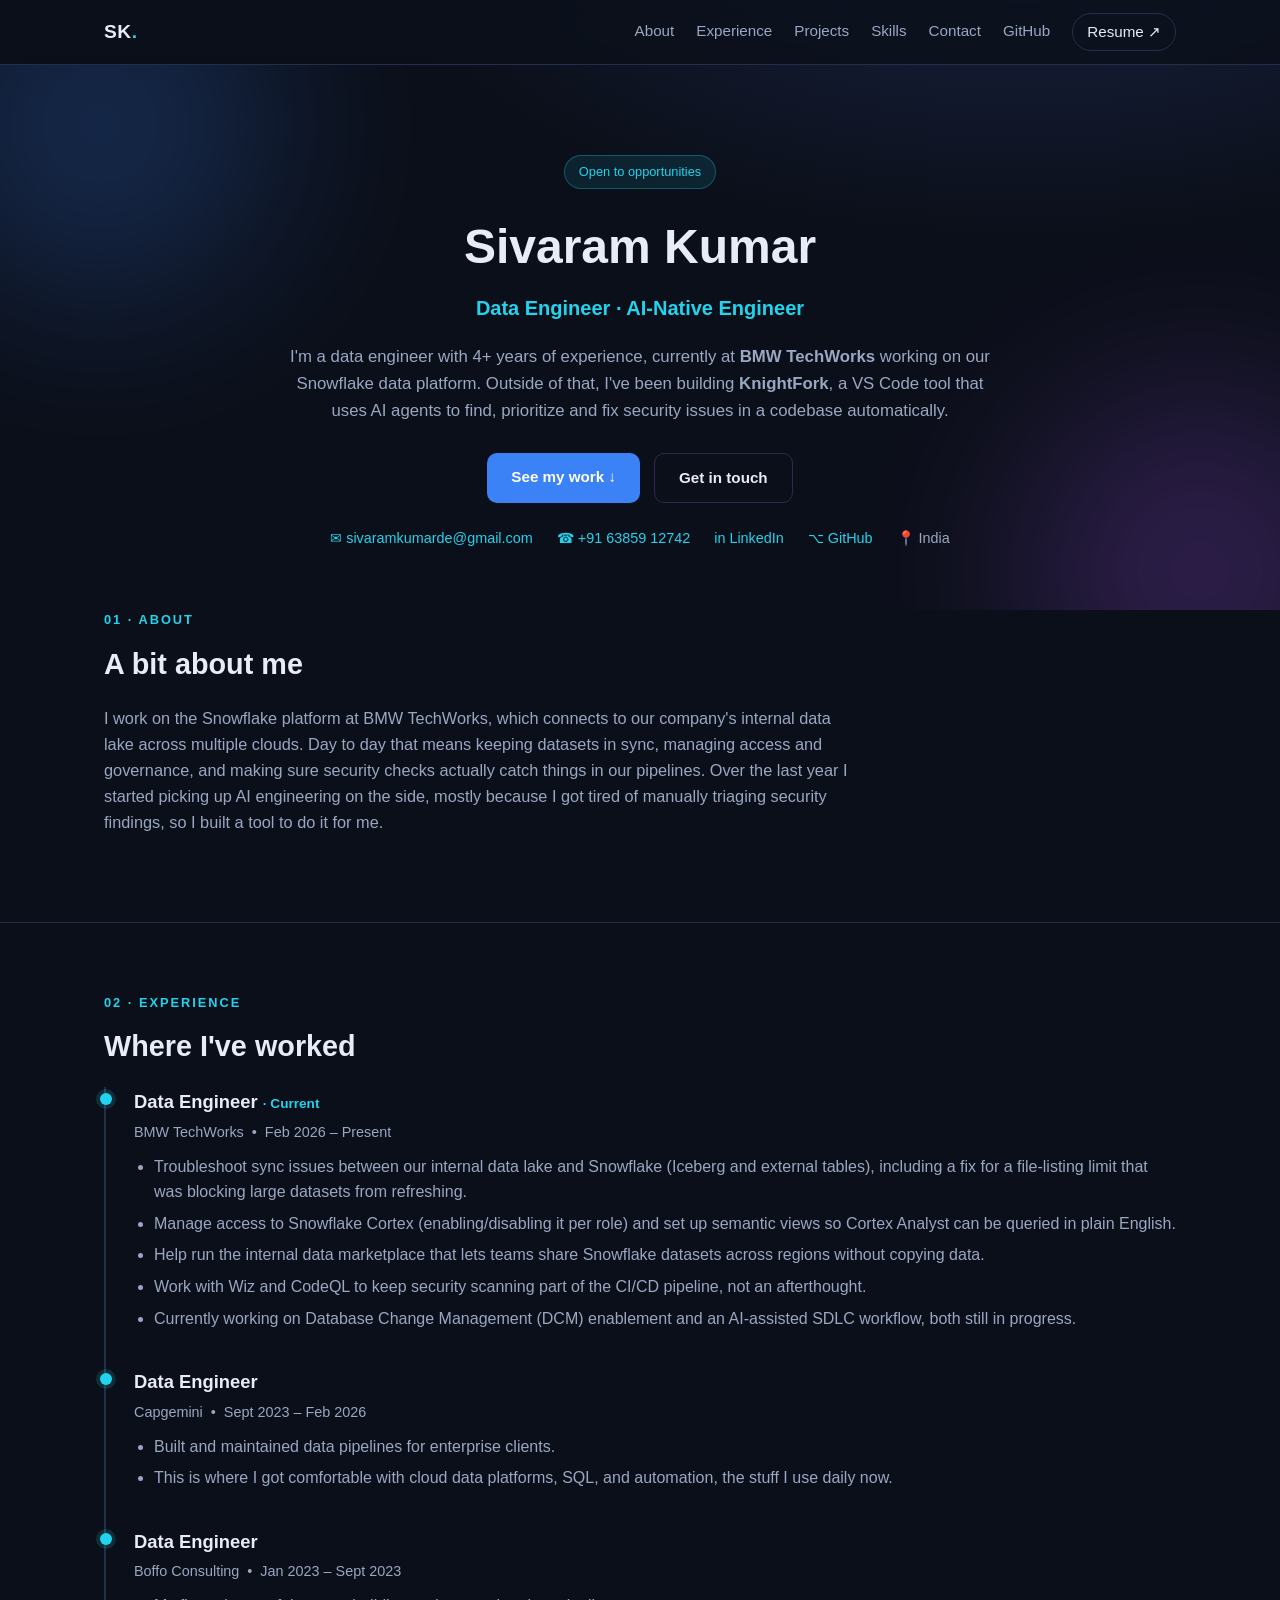
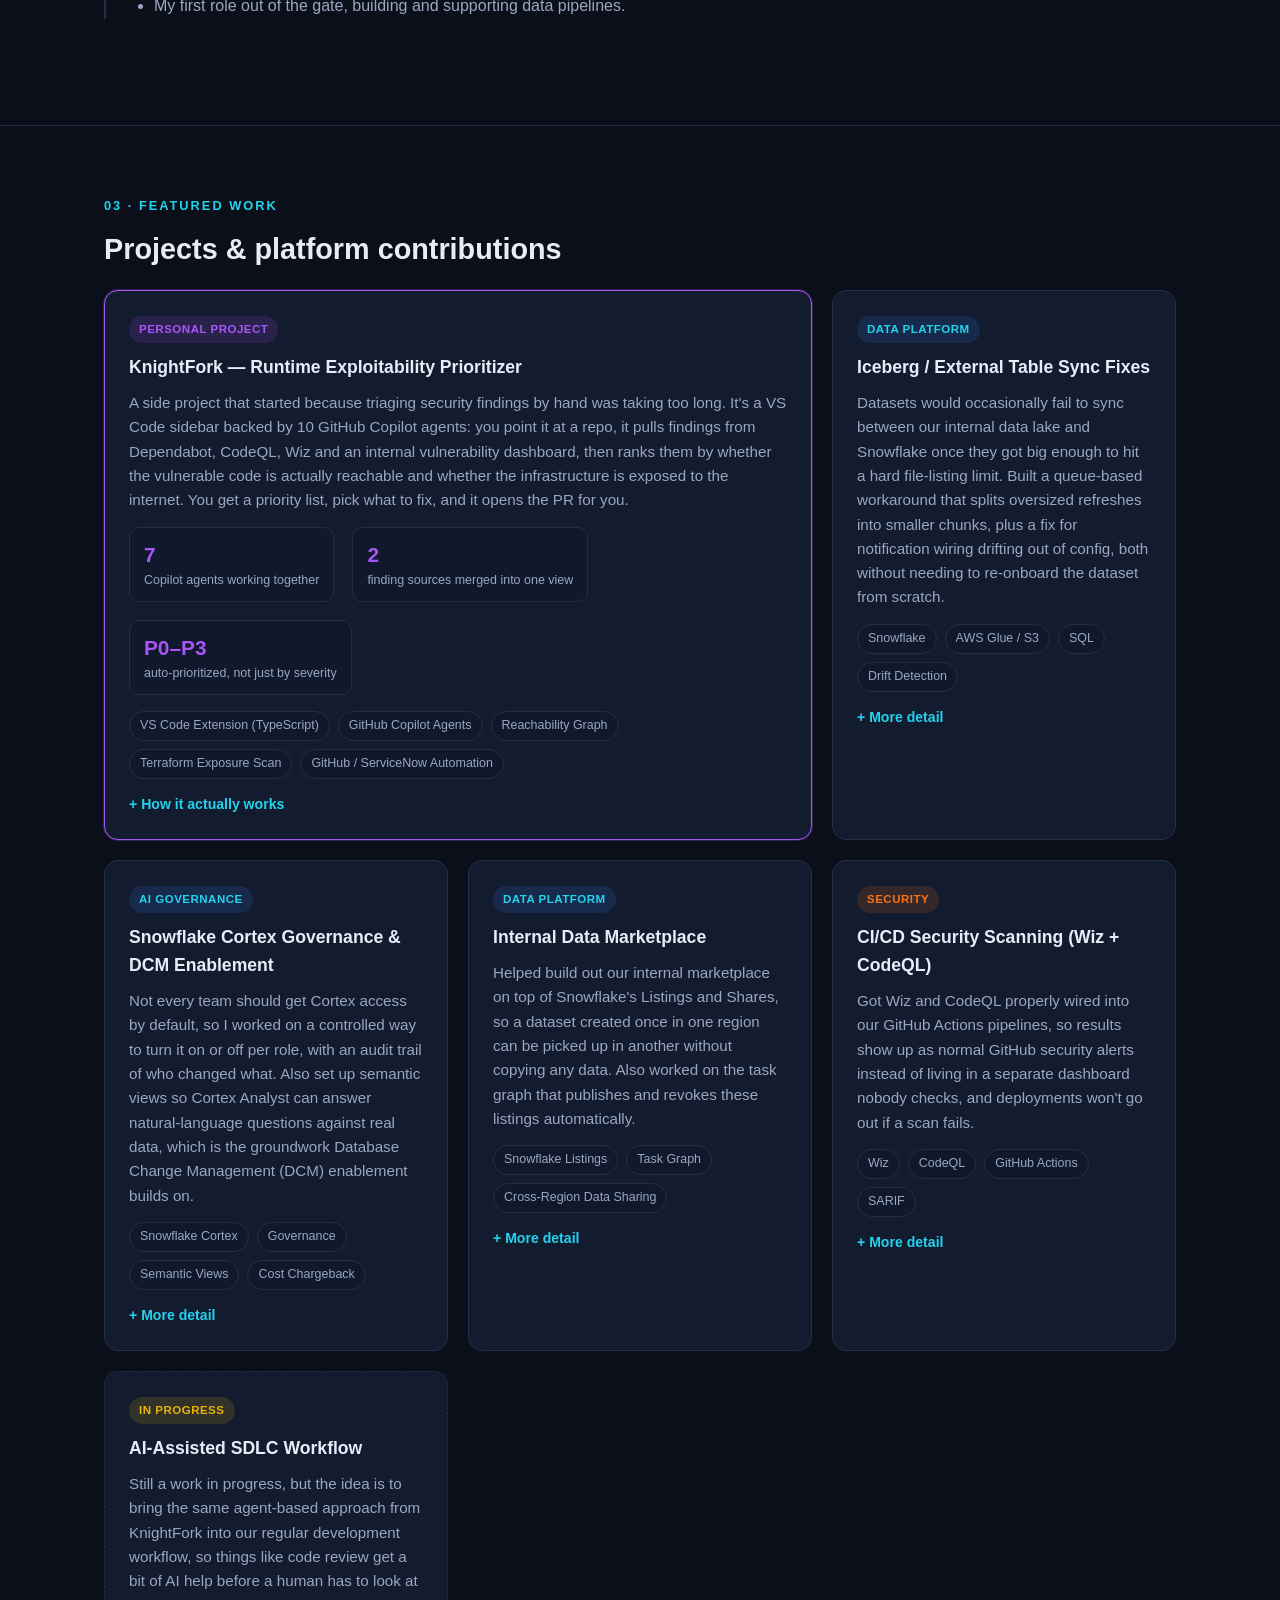
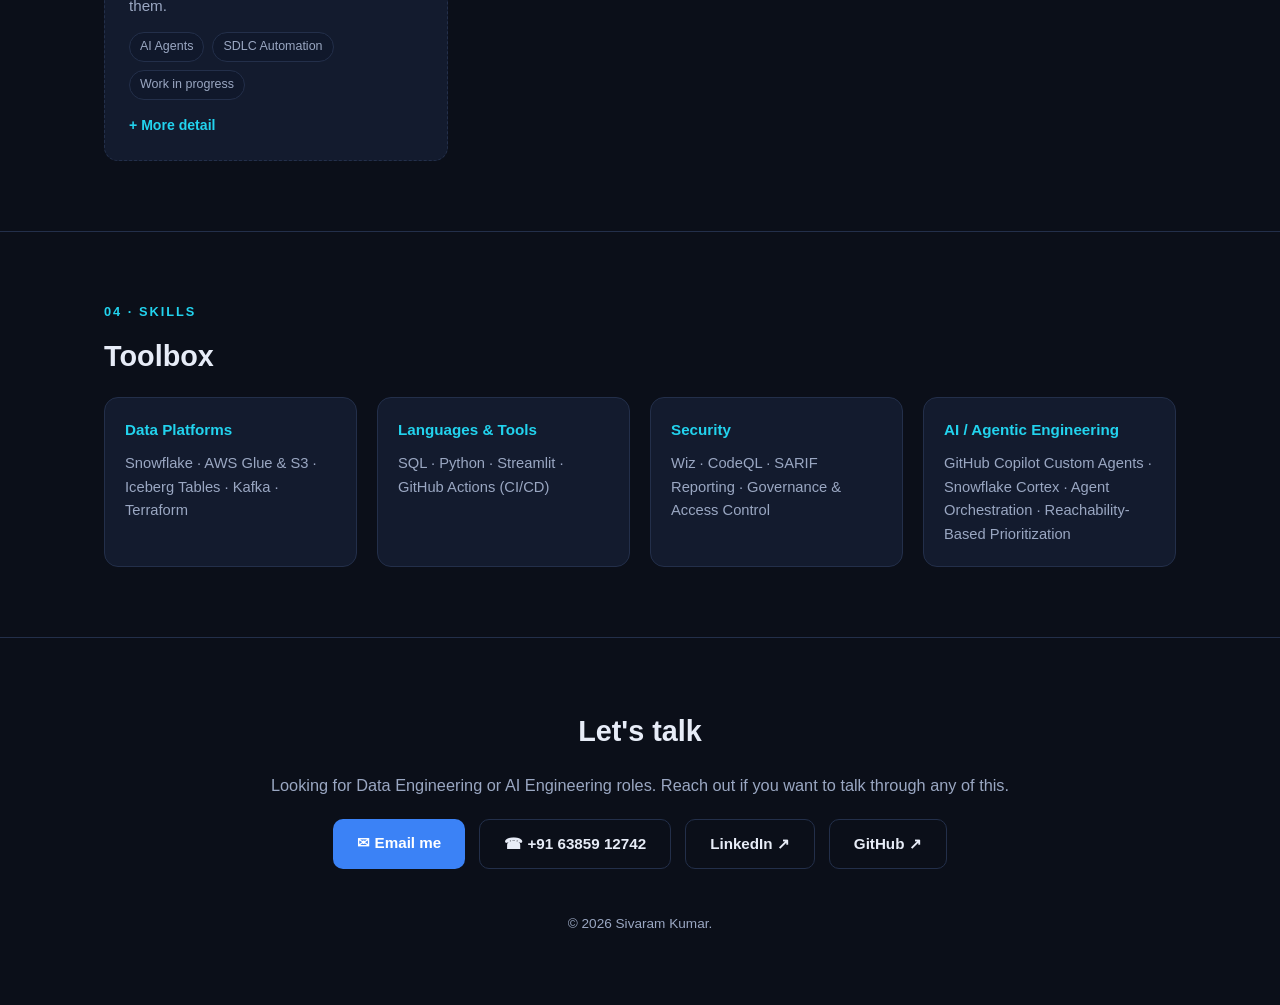
==== index.html @ 79a66ff6 "Initial portfolio site" ====
<!doctype html>
<html lang="en">
<head>
<meta charset="utf-8" />
<meta name="viewport" content="width=device-width, initial-scale=1" />
<title>Sivaram Kumar — Data Engineer | AI-Native Engineer</title>
<meta name="description" content="Sivaram Kumar — Data Engineer at BMW TechWorks with 4.3+ years building Snowflake multi-cloud data platforms, now building AI-native engineering tools like KnightFork (RIP)." />
<link rel="icon" href="data:image/svg+xml,%3Csvg xmlns='http://www.w3.org/2000/svg' viewBox='0 0 100 100'%3E%3Ctext y='.9em' font-size='90'%3E%E2%99%9E%3C/text%3E%3C/svg%3E" />
<link rel="stylesheet" href="assets/style.css" />
<script>document.documentElement.classList.add('js');</script>
</head>
<body>

<div id="scroll-progress"></div>

<nav class="nav">
  <div class="wrap">
    <a class="brand" href="#top">SK<span class="dot">.</span></a>
    <div class="nav-links">
      <a href="#about">About</a>
      <a href="#experience">Experience</a>
      <a href="#projects">Projects</a>
      <a href="#skills">Skills</a>
      <a href="#contact">Contact</a>
      <a href="https://github.com/SivaramKumar1512?tab=repositories" target="_blank" rel="noopener">GitHub</a>
      <a class="btn-resume-small" href="assets/resume.pdf" target="_blank" rel="noopener">Resume ↗</a>
    </div>
  </div>
</nav>

<header class="hero" id="top">
  <div class="wrap">
    <span class="badge reveal" style="--d:0s">Open to opportunities</span>
    <h1 class="reveal" style="--d:.08s">Sivaram Kumar</h1>
    <p class="role reveal" style="--d:.16s">Data Engineer · AI-Native Engineer</p>
    <p class="lead reveal" style="--d:.24s">
      I'm a data engineer with 4+ years of experience, currently at <strong>BMW TechWorks</strong>
      working on our Snowflake data platform. Outside of that, I've been building
      <strong>KnightFork</strong>, a VS Code tool that uses AI agents to find, prioritize and fix
      security issues in a codebase automatically.
    </p>
    <div class="cta-row reveal" style="--d:.32s">
      <a class="btn btn-primary" href="#projects">See my work ↓</a>
      <a class="btn btn-secondary" href="mailto:sivaramkumarde@gmail.com">Get in touch</a>
    </div>
    <div class="hero-links reveal" style="--d:.4s">
      <a href="mailto:sivaramkumarde@gmail.com">✉ sivaramkumarde@gmail.com</a>
      <a href="tel:+916385912742">☎ +91 63859 12742</a>
      <a href="https://www.linkedin.com/in/sivaramkumarece/" target="_blank" rel="noopener">in LinkedIn</a>
      <a href="https://github.com/SivaramKumar1512?tab=repositories" target="_blank" rel="noopener">⌥ GitHub</a>
      <span>📍 India</span>
    </div>
  </div>
</header>

<section id="about" class="no-border">
  <div class="wrap">
    <p class="section-title">01 · About</p>
    <h2 class="section-h reveal">A bit about me</h2>
    <p class="section-intro reveal">
      I work on the Snowflake platform at BMW TechWorks, which connects to our company's internal
      data lake across multiple clouds. Day to day that means keeping datasets in sync, managing
      access and governance, and making sure security checks actually catch things in our
      pipelines. Over
      the last year I started picking up AI engineering on the side, mostly because I got tired
      of manually triaging security findings, so I built a tool to do it for me.
    </p>
  </div>
</section>

<section id="experience">
  <div class="wrap">
    <p class="section-title">02 · Experience</p>
    <h2 class="section-h reveal">Where I've worked</h2>

    <div class="timeline">
      <div class="tl-item reveal">
        <div class="tl-dot"></div>
        <div class="tl-content">
          <h3>Data Engineer <span class="tl-current">· Current</span></h3>
          <p class="tl-meta">BMW TechWorks &nbsp;•&nbsp; Feb 2026 – Present</p>
          <ul>
            <li>Troubleshoot sync issues between our internal data lake and Snowflake (Iceberg and external tables), including a fix for a file-listing limit that was blocking large datasets from refreshing.</li>
            <li>Manage access to Snowflake Cortex (enabling/disabling it per role) and set up semantic views so Cortex Analyst can be queried in plain English.</li>
            <li>Help run the internal data marketplace that lets teams share Snowflake datasets across regions without copying data.</li>
            <li>Work with Wiz and CodeQL to keep security scanning part of the CI/CD pipeline, not an afterthought.</li>
            <li>Currently working on Database Change Management (DCM) enablement and an AI-assisted SDLC workflow, both still in progress.</li>
          </ul>
        </div>
      </div>

      <div class="tl-item reveal">
        <div class="tl-dot"></div>
        <div class="tl-content">
          <h3>Data Engineer</h3>
          <p class="tl-meta">Capgemini &nbsp;•&nbsp; Sept 2023 – Feb 2026</p>
          <ul>
            <li>Built and maintained data pipelines for enterprise clients.</li>
            <li>This is where I got comfortable with cloud data platforms, SQL, and automation, the stuff I use daily now.</li>
          </ul>
        </div>
      </div>

      <div class="tl-item reveal">
        <div class="tl-dot"></div>
        <div class="tl-content">
          <h3>Data Engineer</h3>
          <p class="tl-meta">Boffo Consulting &nbsp;•&nbsp; Jan 2023 – Sept 2023</p>
          <ul>
            <li>My first role out of the gate, building and supporting data pipelines.</li>
          </ul>
        </div>
      </div>
    </div>
  </div>
</section>

<section id="projects">
  <div class="wrap">
    <p class="section-title">03 · Featured Work</p>
    <h2 class="section-h reveal">Projects &amp; platform contributions</h2>

    <div class="grid">

      <article class="card card-highlight reveal">
        <span class="pill pill-ai">Personal Project</span>
        <h3>KnightFork — Runtime Exploitability Prioritizer</h3>
        <p>
          A side project that started because triaging security findings by hand was taking too
          long. It's a VS Code sidebar backed by 10 GitHub Copilot agents: you point it at a repo,
          it pulls findings from Dependabot, CodeQL, Wiz and an internal vulnerability dashboard,
          then ranks them by whether the vulnerable code is actually reachable and whether the
          infrastructure is exposed to the internet. You get a priority list, pick what to fix, and
          it opens the PR for you.
        </p>
        <div class="stats-row">
          <div class="stat"><strong data-count="10">0</strong><span>Copilot agents working together</span></div>
          <div class="stat"><strong data-count="4">0</strong><span>finding sources merged into one view</span></div>
          <div class="stat"><strong>P0–P3</strong><span>auto-prioritized, not just by severity</span></div>
        </div>
        <p class="card-tags">
          <span>VS Code Extension (TypeScript)</span>
          <span>GitHub Copilot Agents</span>
          <span>Reachability Graph</span>
          <span>Terraform Exposure Scan</span>
          <span>GitHub / ServiceNow Automation</span>
        </p>
        <details class="more">
          <summary>How it actually works</summary>
          <p>
            One orchestrator agent runs the whole pipeline. Separate "normalizer" agents each talk
            to one security source (Dependabot, CodeQL, Wiz, and an internal vulnerability
            dashboard) and convert its findings into a shared format. A reachability agent builds
            a call graph of the codebase so a finding
            only gets flagged as urgent if the vulnerable code is actually reachable from somewhere
            real, not just present in the repo. Another agent parses Terraform to check if the
            surrounding infrastructure is even exposed to the internet in the first place. All of
            that rolls up into a priority report, I pick what to fix, and a remediation agent groups
            findings by root cause, patches them, and hands off to an agent that opens the PR and
            files the change request. Each piece is its own agent so I can test and fix one stage
            without breaking the rest.
          </p>
        </details>
      </article>

      <article class="card reveal">
        <span class="pill">Data Platform</span>
        <h3>Iceberg / External Table Sync Fixes</h3>
        <p>
          Datasets would occasionally fail to sync between our internal data lake and Snowflake
          once they got big enough to hit a hard file-listing limit. Built a queue-based workaround
          that splits oversized refreshes into smaller chunks, plus a fix for notification wiring
          drifting out of config, both without needing to re-onboard the dataset from scratch.
        </p>
        <p class="card-tags">
          <span>Snowflake</span><span>AWS Glue / S3</span><span>SQL</span><span>Drift Detection</span>
        </p>
        <details class="more">
          <summary>More detail</summary>
          <p>
            The sync job tries to list every file in a dataset's storage location in one go, and a
            handful of our biggest datasets have too many files for that to finish. Rather than
            refresh everything at once, I added a queue that tracks which parts of a dataset still
            need to sync, measures the size of each part first, and keeps splitting anything too
            large until every piece is safely small enough to refresh on its own. It's a deliberate,
            temporary workaround with a clear removal plan, not a permanent fixture, since the real
            fix depends on a platform-side limit being raised upstream.
          </p>
        </details>
      </article>

      <article class="card reveal">
        <span class="pill">AI Governance</span>
        <h3>Snowflake Cortex Governance &amp; DCM Enablement</h3>
        <p>
          Not every team should get Cortex access by default, so I worked on a controlled way to
          turn it on or off per role, with an audit trail of who changed what. Also set up semantic
          views so Cortex Analyst can answer natural-language questions against real data, which
          is the groundwork Database Change Management (DCM) enablement builds on.
        </p>
        <p class="card-tags">
          <span>Snowflake Cortex</span><span>Governance</span><span>Semantic Views</span><span>Cost Chargeback</span>
        </p>
        <details class="more">
          <summary>More detail</summary>
          <p>
            Giving every team blanket access to an AI feature by default isn't great practice, so
            access is opt-in per team and fully reversible, with a record of who switched it on or
            off and when, which also feeds into usage-based cost tracking so AI spend gets charged
            to the right team instead of landing in one shared bucket. On top of access, I help set
            up the metadata layer that lets Cortex Analyst translate a plain-English question into
            the right query against a team's real data instead of guessing at table structure.
            Database Change Management (DCM), tracking and governing changes to database objects
            over time, is the next initiative that builds directly on this governance and semantic
            layer, and I'm currently helping scope what it covers.
          </p>
        </details>
      </article>

      <article class="card reveal">
        <span class="pill">Data Platform</span>
        <h3>Internal Data Marketplace</h3>
        <p>
          Helped build out our internal marketplace on top of Snowflake's Listings and Shares,
          so a dataset created once in one region can be picked up in another without copying any
          data. Also worked on the task graph that publishes and revokes these listings automatically.
        </p>
        <p class="card-tags">
          <span>Snowflake Listings</span><span>Task Graph</span><span>Cross-Region Data Sharing</span>
        </p>
        <details class="more">
          <summary>More detail</summary>
          <p>
            Think of it like an internal app store for datasets. A team registers a dataset once,
            and other teams, even in a different cloud region, can discover it and "install" it
            into their own environment without anyone copying files around; it's really just a
            pointer to the same underlying data, so storage and governance stay in exactly one
            place. The publish and teardown steps run on a scheduled automation chain instead of
            someone manually granting access each time, and there's a health check that halts the
            chain if a step silently breaks, so a failure gets caught right away instead of turning
            into a confusing "why can't I see this dataset" ticket two days later. I also worked on
            the layer that resolves cross-region requests back to the right source account, and on
            curated, permission-scoped "views" of a dataset for consumers who shouldn't get the full
            thing.
          </p>
        </details>
      </article>

      <article class="card reveal">
        <span class="pill pill-security">Security</span>
        <h3>CI/CD Security Scanning (Wiz + CodeQL)</h3>
        <p>
          Got Wiz and CodeQL properly wired into our GitHub Actions pipelines, so results show up
          as normal GitHub security alerts instead of living in a separate dashboard nobody checks,
          and deployments won't go out if a scan fails.
        </p>
        <p class="card-tags">
          <span>Wiz</span><span>CodeQL</span><span>GitHub Actions</span><span>SARIF</span>
        </p>
        <details class="more">
          <summary>More detail</summary>
          <p>
            Before this, scan results lived in their own separate dashboards, so someone had to
            remember to go check them. Now both tools report straight into the same security tab
            developers already see on a pull request, CodeQL runs on every push plus a daily
            schedule, and Wiz's checks are converted into a format GitHub understands and gated into
            the pipeline so a merge can be blocked if something serious turns up. It turned security
            scanning from an extra chore into something that just happens as part of shipping code.
          </p>
        </details>
      </article>

      <article class="card card-progress reveal">
        <span class="pill pill-progress">In Progress</span>
        <h3>AI-Assisted SDLC Workflow</h3>
        <p>
          Still a work in progress, but the idea is to bring the same agent-based approach from
          KnightFork into our regular development workflow, so things like code review get a bit
          of AI help before a human has to look at them.
        </p>
        <p class="card-tags">
          <span>AI Agents</span><span>SDLC Automation</span><span>Work in progress</span>
        </p>
        <details class="more">
          <summary>More detail</summary>
          <p>
            The goal isn't to replace code review, it's to take the boring first pass out of it,
            things like checking whether a change actually only touches what the PR description
            says, or flagging an obvious security issue, so a human reviewer spends their time on
            the parts that genuinely need judgment. Early days, but the agent patterns I worked out
            for KnightFork, one focused agent per concern with a clear handoff to the next, carry
            over almost directly.
          </p>
        </details>
      </article>

    </div>
  </div>
</section>

<section id="skills">
  <div class="wrap">
    <p class="section-title">04 · Skills</p>
    <h2 class="section-h reveal">Toolbox</h2>
    <div class="skills-grid">
      <div class="skill-group reveal">
        <h4>Data Platforms</h4>
        <p>Snowflake · AWS Glue &amp; S3 · Iceberg Tables · Kafka · Terraform</p>
      </div>
      <div class="skill-group reveal">
        <h4>Languages &amp; Tools</h4>
        <p>SQL · Python · Streamlit · GitHub Actions (CI/CD)</p>
      </div>
      <div class="skill-group reveal">
        <h4>Security</h4>
        <p>Wiz · CodeQL · SARIF Reporting · Governance &amp; Access Control</p>
      </div>
      <div class="skill-group reveal">
        <h4>AI / Agentic Engineering</h4>
        <p>GitHub Copilot Custom Agents · Snowflake Cortex · Agent Orchestration · Reachability-Based Prioritization</p>
      </div>
    </div>
  </div>
</section>

<footer id="contact">
  <div class="wrap footer-wrap">
    <div class="reveal">
      <h2 class="section-h" style="margin-top:0">Let's talk</h2>
      <p class="section-intro" style="margin-bottom:0">
        Looking for Data Engineering or AI Engineering roles. Reach out if you want to talk through any of this.
      </p>
    </div>
    <div class="cta-row reveal">
      <a class="btn btn-primary" href="mailto:sivaramkumarde@gmail.com">✉ Email me</a>
      <a class="btn btn-secondary" href="tel:+916385912742">☎ +91 63859 12742</a>
      <a class="btn btn-secondary" href="https://www.linkedin.com/in/sivaramkumarece/" target="_blank" rel="noopener">LinkedIn ↗</a>
      <a class="btn btn-secondary" href="https://github.com/SivaramKumar1512?tab=repositories" target="_blank" rel="noopener">GitHub ↗</a>
    </div>
    <p class="footer-note">© 2026 Sivaram Kumar.</p>
  </div>
</footer>

<script>
(function () {
  var reduceMotion = window.matchMedia && window.matchMedia('(prefers-reduced-motion: reduce)').matches;

  var progress = document.getElementById('scroll-progress');
  function updateProgress() {
    var doc = document.documentElement;
    var scrolled = doc.scrollTop || document.body.scrollTop;
    var height = doc.scrollHeight - doc.clientHeight;
    var pct = height > 0 ? (scrolled / height) * 100 : 0;
    if (progress) progress.style.width = pct + '%';
  }
  document.addEventListener('scroll', updateProgress, { passive: true });
  updateProgress();

  var reveals = document.querySelectorAll('.reveal');
  if (!reduceMotion && 'IntersectionObserver' in window) {
    var io = new IntersectionObserver(function (entries) {
      entries.forEach(function (entry) {
        if (entry.isIntersecting) {
          entry.target.classList.add('in-view');
          io.unobserve(entry.target);
        }
      });
    }, { threshold: 0.15 });
    reveals.forEach(function (el) { io.observe(el); });
  } else {
    reveals.forEach(function (el) { el.classList.add('in-view'); });
  }

  var counters = document.querySelectorAll('.stat strong[data-count]');
  if (counters.length) {
    var renderCount = function (el, target) {
      if (reduceMotion || !('IntersectionObserver' in window)) { el.textContent = target; return; }
      var start = null;
      var duration = 900;
      function step(ts) {
        if (!start) start = ts;
        var p = Math.min((ts - start) / duration, 1);
        el.textContent = Math.floor(p * target);
        if (p < 1) requestAnimationFrame(step); else el.textContent = target;
      }
      requestAnimationFrame(step);
    };
    var countIo = new IntersectionObserver(function (entries) {
      entries.forEach(function (entry) {
        if (!entry.isIntersecting) return;
        renderCount(entry.target, parseInt(entry.target.getAttribute('data-count'), 10));
        countIo.unobserve(entry.target);
      });
    }, { threshold: 0.6 });
    counters.forEach(function (el) { countIo.observe(el); });
  }
})();
</script>

</body>
</html>
---- assets/style.css ----
:root {
  --bg: #0b0f19;
  --bg-alt: #10182b;
  --card: #131b2e;
  --border: #232f4a;
  --text: #e7ecf7;
  --text-dim: #9aa7c2;
  --accent: #3b82f6;
  --accent-2: #22d3ee;
  --ai: #a855f7;
  --security: #f97316;
  --progress: #eab308;
  --radius: 14px;
  --max-width: 1120px;
}

* { box-sizing: border-box; }

html { scroll-behavior: smooth; }

body {
  margin: 0;
  background: radial-gradient(1200px 600px at 80% -10%, #1a2444 0%, var(--bg) 55%) fixed, var(--bg);
  color: var(--text);
  font-family: "Segoe UI", -apple-system, BlinkMacSystemFont, Roboto, Helvetica, Arial, sans-serif;
  line-height: 1.6;
}

a { color: var(--accent-2); text-decoration: none; }
a:hover { text-decoration: underline; }

/* Scroll progress bar */
#scroll-progress {
  position: fixed;
  top: 0;
  left: 0;
  height: 3px;
  width: 0%;
  background: linear-gradient(90deg, var(--accent), var(--accent-2));
  z-index: 200;
}

/* Reveal-on-scroll: progressive enhancement, invisible-by-default state only
   kicks in once JS has run and the user hasn't asked for reduced motion */
.reveal { opacity: 1; transform: none; }
@media (prefers-reduced-motion: no-preference) {
  html.js .reveal {
    opacity: 0;
    transform: translateY(18px);
    transition: opacity .6s ease, transform .6s ease;
    transition-delay: var(--d, 0s);
  }
  html.js .reveal.in-view {
    opacity: 1;
    transform: translateY(0);
  }
}

.grid .card:nth-child(1) { --d: 0s; }
.grid .card:nth-child(2) { --d: .08s; }
.grid .card:nth-child(3) { --d: .16s; }
.grid .card:nth-child(4) { --d: .24s; }
.grid .card:nth-child(5) { --d: .32s; }
.grid .card:nth-child(6) { --d: .4s; }

.skills-grid .skill-group:nth-child(1) { --d: 0s; }
.skills-grid .skill-group:nth-child(2) { --d: .08s; }
.skills-grid .skill-group:nth-child(3) { --d: .16s; }
.skills-grid .skill-group:nth-child(4) { --d: .24s; }

.timeline .tl-item:nth-child(1) { --d: 0s; }
.timeline .tl-item:nth-child(2) { --d: .12s; }
.timeline .tl-item:nth-child(3) { --d: .24s; }

.wrap {
  max-width: var(--max-width);
  margin: 0 auto;
  padding: 0 24px;
}

/* Nav */
.nav {
  position: sticky;
  top: 0;
  z-index: 50;
  backdrop-filter: blur(10px);
  background: rgba(11, 15, 25, 0.8);
  border-bottom: 1px solid var(--border);
}
.nav .wrap { display: flex; align-items: center; justify-content: space-between; height: 64px; }
.brand { font-weight: 700; font-size: 1.2rem; color: var(--text); letter-spacing: .5px; }
.brand .dot { color: var(--accent-2); }
.nav-links { display: flex; align-items: center; gap: 22px; }
.nav-links a { color: var(--text-dim); font-size: .95rem; }
.nav-links a:hover { color: var(--text); text-decoration: none; }
.nav-links a:not(.btn-resume-small) { position: relative; padding-bottom: 2px; }
.nav-links a:not(.btn-resume-small)::after {
  content: "";
  position: absolute;
  left: 0;
  bottom: -4px;
  width: 0;
  height: 2px;
  background: var(--accent-2);
  transition: width .25s ease;
}
.nav-links a:not(.btn-resume-small):hover::after { width: 100%; }
.btn-resume-small {
  border: 1px solid var(--border);
  padding: 6px 14px;
  border-radius: 999px;
  color: var(--text) !important;
  transition: border-color .2s ease, transform .2s ease;
}
.btn-resume-small:hover { border-color: var(--accent-2); transform: translateY(-2px); text-decoration: none; }

/* Hero */
.hero { padding: 90px 0 60px; text-align: center; position: relative; overflow: hidden; }
.hero::before, .hero::after {
  content: "";
  position: absolute;
  width: 360px;
  height: 360px;
  border-radius: 50%;
  filter: blur(90px);
  opacity: .22;
  z-index: 0;
  pointer-events: none;
}
.hero::before { background: var(--accent); top: -120px; left: -80px; }
.hero::after { background: var(--ai); bottom: -140px; right: -100px; }
@media (prefers-reduced-motion: no-preference) {
  .hero::before { animation: float-a 14s ease-in-out infinite; }
  .hero::after { animation: float-b 16s ease-in-out infinite; }
}
@keyframes float-a {
  0%, 100% { transform: translate(0, 0); }
  50% { transform: translate(40px, 30px); }
}
@keyframes float-b {
  0%, 100% { transform: translate(0, 0); }
  50% { transform: translate(-30px, -40px); }
}
.hero .wrap { position: relative; z-index: 1; }
.badge {
  display: inline-block;
  padding: 6px 14px;
  border-radius: 999px;
  background: rgba(34, 211, 238, .1);
  border: 1px solid rgba(34, 211, 238, .3);
  color: var(--accent-2);
  font-size: .8rem;
  margin-bottom: 20px;
}
@media (prefers-reduced-motion: no-preference) {
  .badge { animation: pulse-glow 2.5s ease-in-out infinite; }
}
@keyframes pulse-glow {
  0%, 100% { box-shadow: 0 0 0 0 rgba(34, 211, 238, .25); }
  50% { box-shadow: 0 0 0 6px rgba(34, 211, 238, 0); }
}
.hero h1 { font-size: 3rem; margin: 0 0 6px; }
.hero .role { font-size: 1.25rem; color: var(--accent-2); margin: 0 0 20px; font-weight: 600; }
.hero .lead { max-width: 720px; margin: 0 auto 28px; color: var(--text-dim); font-size: 1.05rem; }

.cta-row { display: flex; gap: 14px; justify-content: center; flex-wrap: wrap; margin-bottom: 24px; }
.btn {
  display: inline-block;
  padding: 12px 24px;
  border-radius: 10px;
  font-weight: 600;
  font-size: .95rem;
  transition: transform .2s ease, box-shadow .2s ease, background .2s ease, border-color .2s ease;
}
.btn-primary { background: var(--accent); color: #fff; }
.btn-primary:hover { background: #2563eb; text-decoration: none; transform: translateY(-2px); box-shadow: 0 10px 24px rgba(59, 130, 246, .35); }
.btn-secondary { border: 1px solid var(--border); color: var(--text); }
.btn-secondary:hover { border-color: var(--accent-2); text-decoration: none; transform: translateY(-2px); }

.hero-links { display: flex; gap: 24px; justify-content: center; flex-wrap: wrap; color: var(--text-dim); font-size: .9rem; }

/* Sections */
section, footer { padding: 70px 0; border-top: 1px solid var(--border); }
section.no-border { border-top: none; padding-top: 0; }
.section-title { color: var(--accent-2); text-transform: uppercase; letter-spacing: 2px; font-size: .8rem; font-weight: 700; margin: 0 0 10px; }
.section-h { font-size: 1.8rem; margin: 0 0 18px; }
.section-intro { color: var(--text-dim); max-width: 760px; font-size: 1.02rem; }

/* Timeline */
.timeline { position: relative; padding-left: 28px; border-left: 2px solid var(--border); }
.tl-item { position: relative; margin-bottom: 36px; }
.tl-dot {
  position: absolute;
  left: -34px;
  top: 6px;
  width: 12px;
  height: 12px;
  border-radius: 50%;
  background: var(--accent-2);
  box-shadow: 0 0 0 4px rgba(34, 211, 238, .15);
}
.tl-content h3 { margin: 0 0 4px; font-size: 1.15rem; }
.tl-current { color: var(--accent-2); font-weight: 600; font-size: .85rem; }
.tl-meta { color: var(--text-dim); font-size: .9rem; margin: 0 0 10px; }
.tl-content ul { margin: 0; padding-left: 20px; color: var(--text-dim); }
.tl-content li { margin-bottom: 6px; }

/* Project cards */
.grid { display: grid; grid-template-columns: repeat(auto-fit, minmax(300px, 1fr)); gap: 20px; }
.card {
  background: var(--card);
  border: 1px solid var(--border);
  border-radius: var(--radius);
  padding: 24px;
  transition: transform .25s ease, box-shadow .25s ease, border-color .25s ease;
}
.card:hover { transform: translateY(-6px); box-shadow: 0 16px 32px rgba(0, 0, 0, .35); border-color: var(--accent); }
.card-highlight { border-color: var(--ai); box-shadow: 0 0 0 1px rgba(168, 85, 247, .25); grid-column: span 2; }
.card-highlight:hover { border-color: var(--ai); box-shadow: 0 16px 32px rgba(168, 85, 247, .25); }
.card-progress { border-style: dashed; }
.card h3 { margin: 10px 0 10px; font-size: 1.1rem; }
.card p { color: var(--text-dim); font-size: .95rem; margin: 0 0 14px; }
.pill {
  display: inline-block;
  font-size: .72rem;
  font-weight: 700;
  text-transform: uppercase;
  letter-spacing: .5px;
  padding: 4px 10px;
  border-radius: 999px;
  background: rgba(59, 130, 246, .15);
  color: var(--accent-2);
}
.pill-ai { background: rgba(168, 85, 247, .15); color: var(--ai); }
.pill-security { background: rgba(249, 115, 22, .15); color: var(--security); }
.pill-progress { background: rgba(234, 179, 8, .15); color: var(--progress); }
.card-tags { display: flex; flex-wrap: wrap; gap: 8px; }
.card-tags span {
  background: var(--bg-alt);
  border: 1px solid var(--border);
  color: var(--text-dim);
  font-size: .78rem;
  padding: 4px 10px;
  border-radius: 999px;
}

/* Stats row (used on the KnightFork card) */
.stats-row { display: flex; flex-wrap: wrap; gap: 18px; margin-bottom: 16px; }
.stat {
  display: flex;
  flex-direction: column;
  background: var(--bg-alt);
  border: 1px solid var(--border);
  border-radius: 10px;
  padding: 10px 14px;
  min-width: 120px;
  transition: transform .2s ease, border-color .2s ease;
}
.stat:hover { transform: translateY(-3px); border-color: var(--ai); }
.stat strong { font-size: 1.3rem; color: var(--ai); }
.stat span { font-size: .78rem; color: var(--text-dim); }

/* Expandable "more detail" per card */
details.more { margin-top: 14px; }
details.more summary {
  cursor: pointer;
  color: var(--accent-2);
  font-size: .88rem;
  font-weight: 600;
  list-style: none;
}
details.more summary::-webkit-details-marker { display: none; }
details.more summary::before { content: "+ "; }
details.more[open] summary::before { content: "– "; }
details.more p {
  color: var(--text-dim);
  font-size: .92rem;
  margin: 10px 0 0;
  padding-top: 10px;
  border-top: 1px dashed var(--border);
}

@media (max-width: 760px) {
  .card-highlight { grid-column: span 1; }
}

/* Skills */
.skills-grid { display: grid; grid-template-columns: repeat(auto-fit, minmax(220px, 1fr)); gap: 20px; }
.skill-group {
  background: var(--card);
  border: 1px solid var(--border);
  transition: transform .25s ease, border-color .25s ease;
  border-radius: var(--radius);
  padding: 20px;
}
.skill-group h4 { margin: 0 0 10px; color: var(--accent-2); font-size: .95rem; }
.skill-group p { margin: 0; color: var(--text-dim); font-size: .92rem; }
.skill-group:hover { transform: translateY(-4px); border-color: var(--accent-2); }

/* Footer */
footer .footer-wrap { display: flex; flex-direction: column; align-items: center; text-align: center; gap: 20px; }
.footer-note { color: var(--text-dim); font-size: .85rem; margin: 0; }

@media (max-width: 640px) {
  .nav-links { gap: 12px; }
  .nav-links a:not(.btn-resume-small) { display: none; }
  .hero h1 { font-size: 2.2rem; }
}
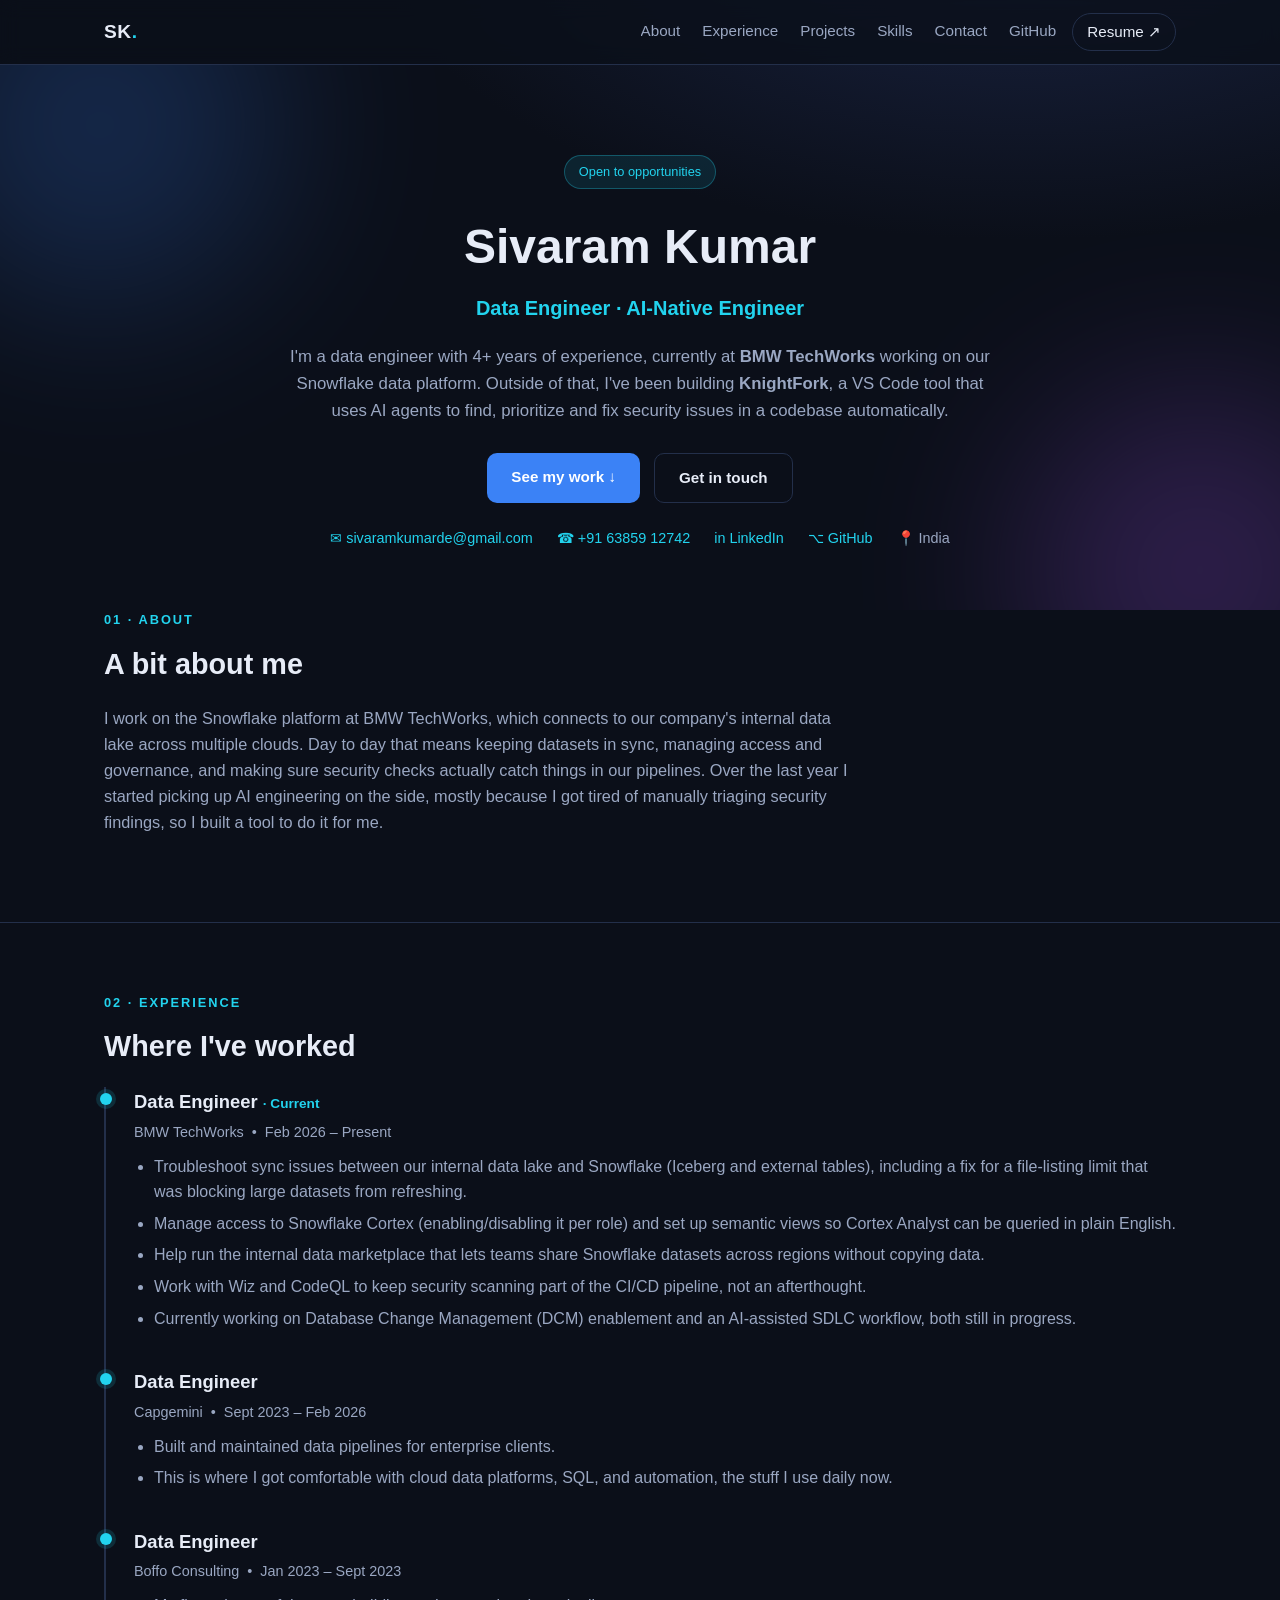
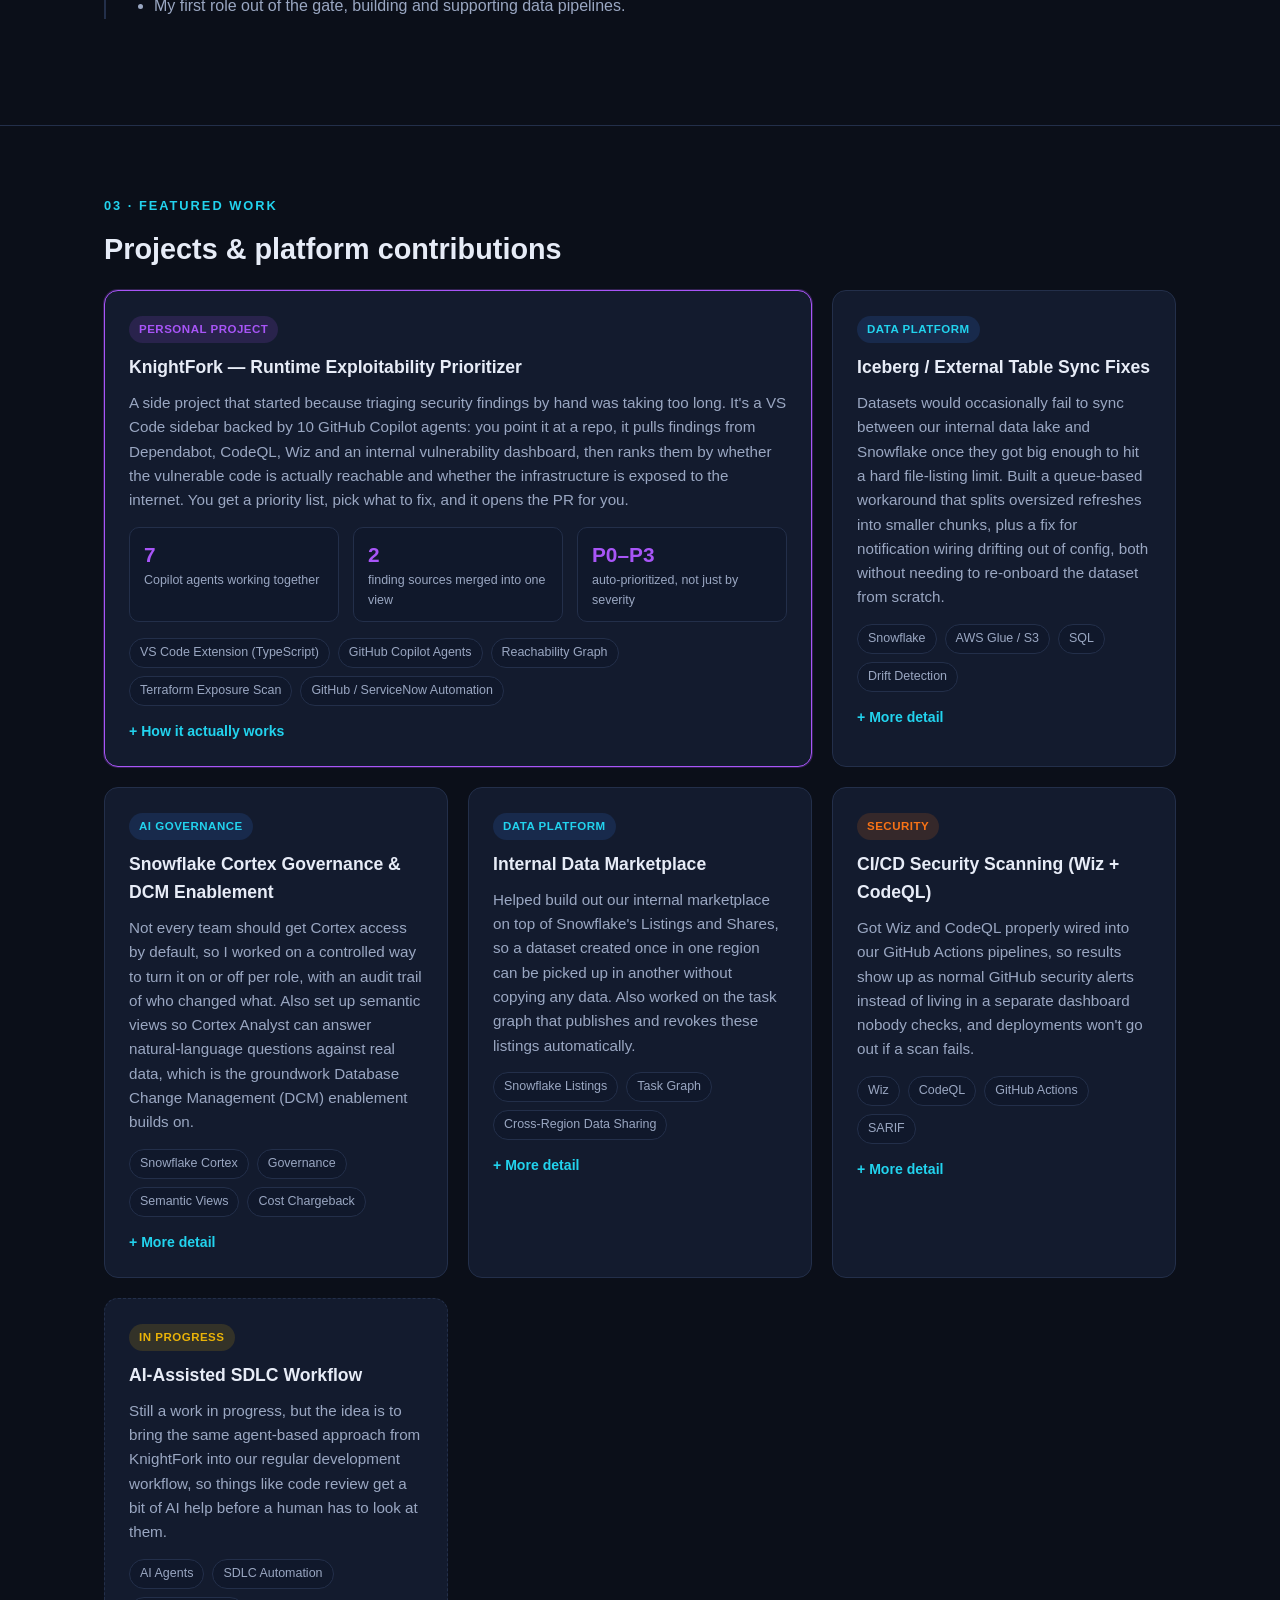
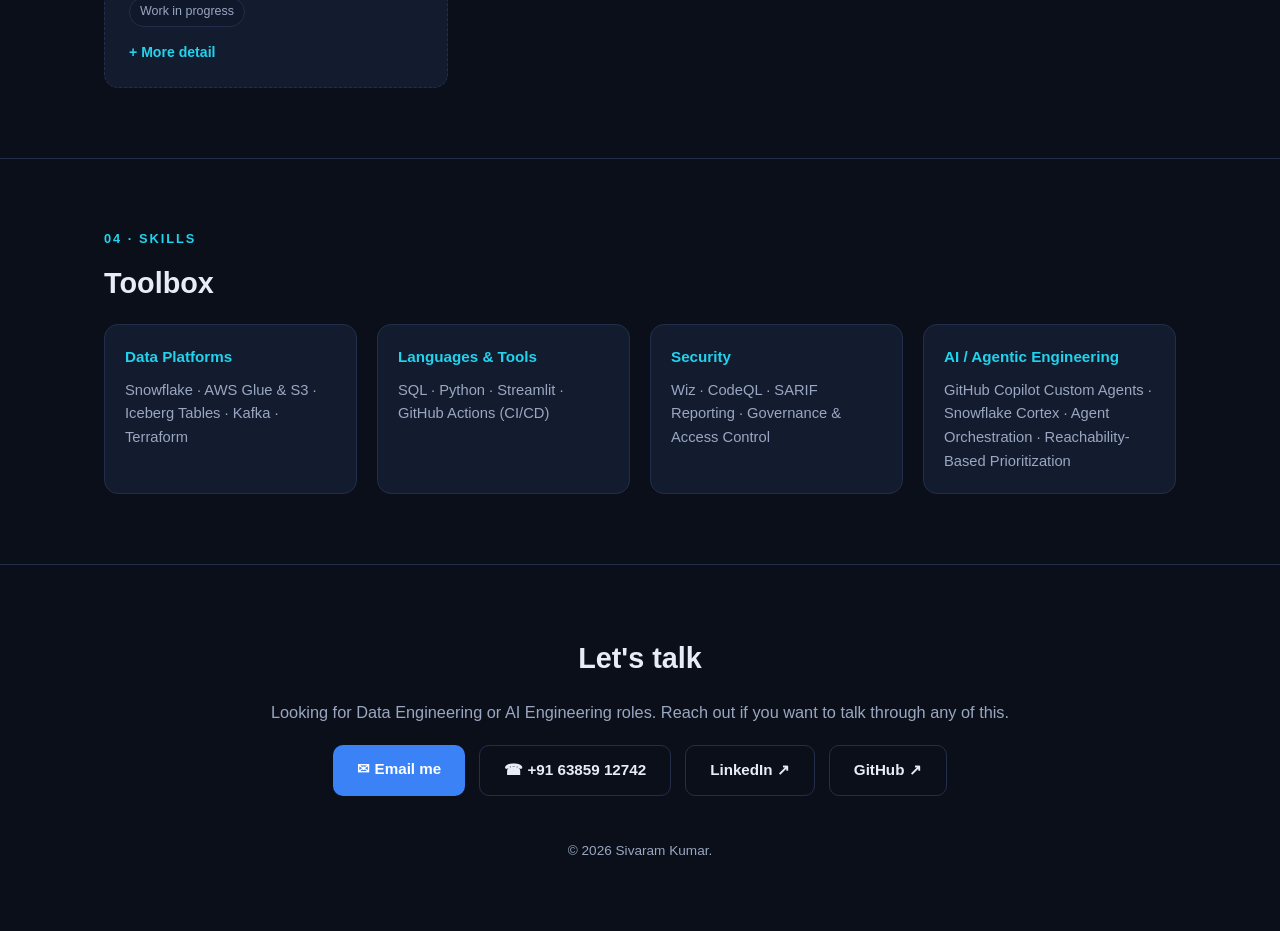
==== commit e6bf27c2: "Fix mobile overflow, responsive nav, and reveal-animation alignment" ====
--- a/index.html
+++ b/index.html
@@ -17,12 +17,14 @@
   <div class="wrap">
     <a class="brand" href="#top">SK<span class="dot">.</span></a>
     <div class="nav-links">
-      <a href="#about">About</a>
-      <a href="#experience">Experience</a>
-      <a href="#projects">Projects</a>
-      <a href="#skills">Skills</a>
-      <a href="#contact">Contact</a>
-      <a href="https://github.com/SivaramKumar1512?tab=repositories" target="_blank" rel="noopener">GitHub</a>
+      <div class="nav-scroll">
+        <a href="#about">About</a>
+        <a href="#experience">Experience</a>
+        <a href="#projects">Projects</a>
+        <a href="#skills">Skills</a>
+        <a href="#contact">Contact</a>
+        <a href="https://github.com/SivaramKumar1512?tab=repositories" target="_blank" rel="noopener">GitHub</a>
+      </div>
       <a class="btn-resume-small" href="assets/resume.pdf" target="_blank" rel="noopener">Resume ↗</a>
     </div>
   </div>
@@ -365,8 +367,13 @@
           io.unobserve(entry.target);
         }
       });
-    }, { threshold: 0.15 });
+    }, { threshold: 0.1, rootMargin: '0px 0px -5% 0px' });
     reveals.forEach(function (el) { io.observe(el); });
+    // Safety net: if a visitor lands mid-page (direct anchor link, restored scroll
+    // position, etc.) and an element never crosses the threshold, don't leave it invisible.
+    setTimeout(function () {
+      reveals.forEach(function (el) { el.classList.add('in-view'); });
+    }, 2000);
   } else {
     reveals.forEach(function (el) { el.classList.add('in-view'); });
   }
--- a/assets/style.css
+++ b/assets/style.css
@@ -17,6 +17,7 @@
 * { box-sizing: border-box; }
 
 html { scroll-behavior: smooth; }
+html, body { overflow-x: hidden; max-width: 100%; }
 
 body {
   margin: 0;
@@ -87,10 +88,20 @@
   background: rgba(11, 15, 25, 0.8);
   border-bottom: 1px solid var(--border);
 }
-.nav .wrap { display: flex; align-items: center; justify-content: space-between; height: 64px; }
-.brand { font-weight: 700; font-size: 1.2rem; color: var(--text); letter-spacing: .5px; }
+.nav .wrap { display: flex; align-items: center; justify-content: space-between; height: 64px; gap: 16px; }
+.brand { flex: 0 0 auto; font-weight: 700; font-size: 1.2rem; color: var(--text); letter-spacing: .5px; }
 .brand .dot { color: var(--accent-2); }
-.nav-links { display: flex; align-items: center; gap: 22px; }
+.nav-links { display: flex; align-items: center; gap: 16px; min-width: 0; }
+.nav-scroll {
+  display: flex;
+  align-items: center;
+  gap: 22px;
+  overflow-x: auto;
+  scrollbar-width: none;
+  -ms-overflow-style: none;
+}
+.nav-scroll::-webkit-scrollbar { display: none; }
+.nav-scroll a { white-space: nowrap; }
 .nav-links a { color: var(--text-dim); font-size: .95rem; }
 .nav-links a:hover { color: var(--text); text-decoration: none; }
 .nav-links a:not(.btn-resume-small) { position: relative; padding-bottom: 2px; }
@@ -106,6 +117,7 @@
 }
 .nav-links a:not(.btn-resume-small):hover::after { width: 100%; }
 .btn-resume-small {
+  flex: 0 0 auto;
   border: 1px solid var(--border);
   padding: 6px 14px;
   border-radius: 999px;
@@ -206,7 +218,7 @@
 .tl-content li { margin-bottom: 6px; }
 
 /* Project cards */
-.grid { display: grid; grid-template-columns: repeat(auto-fit, minmax(300px, 1fr)); gap: 20px; }
+.grid { display: grid; grid-template-columns: repeat(auto-fit, minmax(260px, 1fr)); gap: 20px; }
 .card {
   background: var(--card);
   border: 1px solid var(--border);
@@ -245,15 +257,16 @@
 }
 
 /* Stats row (used on the KnightFork card) */
-.stats-row { display: flex; flex-wrap: wrap; gap: 18px; margin-bottom: 16px; }
+.stats-row { display: flex; flex-wrap: wrap; gap: 14px; margin-bottom: 16px; }
 .stat {
   display: flex;
   flex-direction: column;
+  flex: 1 1 130px;
+  min-width: 0;
   background: var(--bg-alt);
   border: 1px solid var(--border);
   border-radius: 10px;
   padding: 10px 14px;
-  min-width: 120px;
   transition: transform .2s ease, border-color .2s ease;
 }
 .stat:hover { transform: translateY(-3px); border-color: var(--ai); }
@@ -284,8 +297,12 @@
   .card-highlight { grid-column: span 1; }
 }
 
+@media (max-width: 560px) {
+  .grid, .skills-grid { grid-template-columns: 1fr; }
+}
+
 /* Skills */
-.skills-grid { display: grid; grid-template-columns: repeat(auto-fit, minmax(220px, 1fr)); gap: 20px; }
+.skills-grid { display: grid; grid-template-columns: repeat(auto-fit, minmax(200px, 1fr)); gap: 20px; }
 .skill-group {
   background: var(--card);
   border: 1px solid var(--border);
@@ -301,8 +318,12 @@
 footer .footer-wrap { display: flex; flex-direction: column; align-items: center; text-align: center; gap: 20px; }
 .footer-note { color: var(--text-dim); font-size: .85rem; margin: 0; }
 
+@media (max-width: 900px) {
+  .nav-scroll { gap: 14px; }
+  .nav-links a { font-size: .85rem; }
+}
+
 @media (max-width: 640px) {
-  .nav-links { gap: 12px; }
-  .nav-links a:not(.btn-resume-small) { display: none; }
+  .nav-scroll { gap: 12px; max-width: 48vw; }
   .hero h1 { font-size: 2.2rem; }
 }
